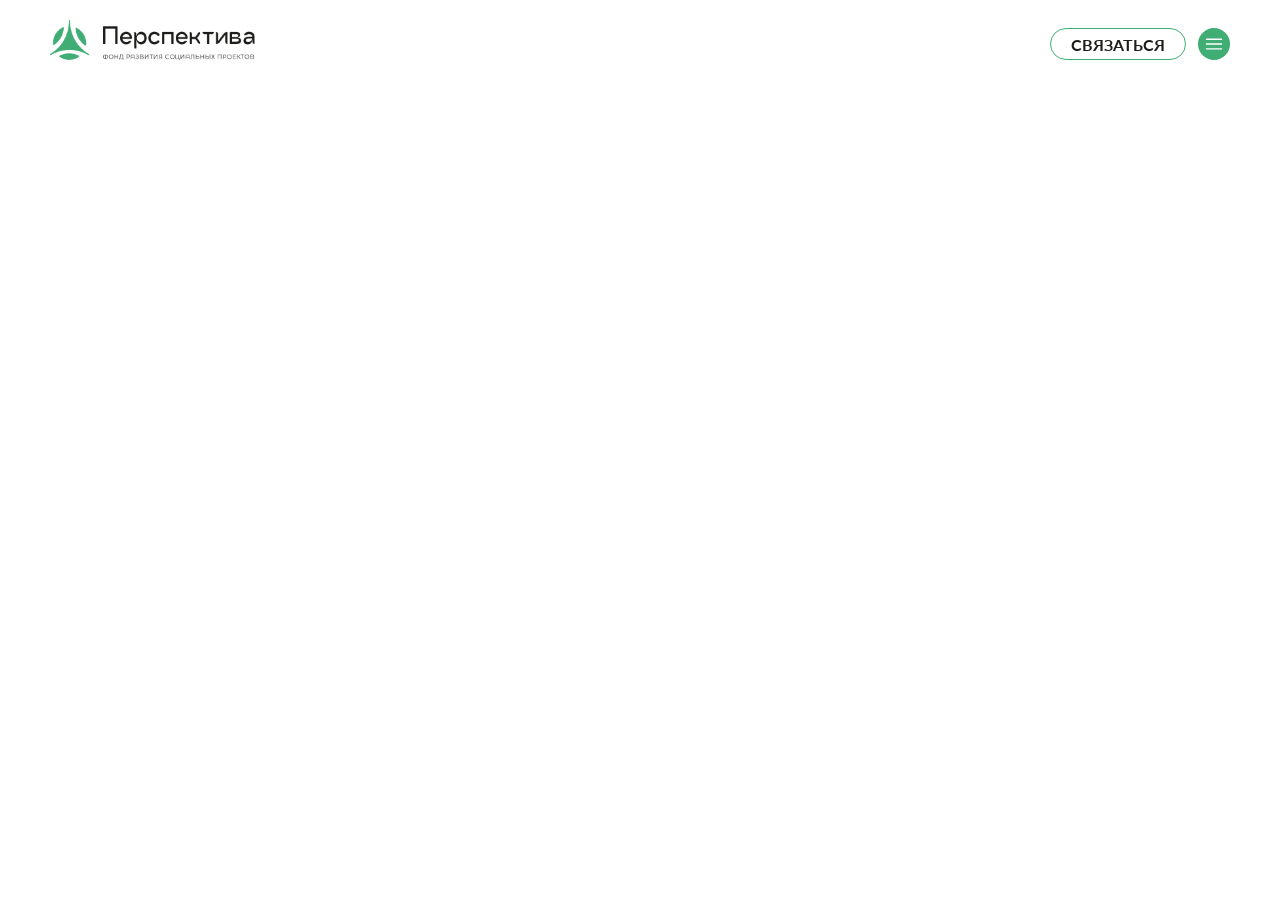
==== document.html @ c93a4712 "41 commit" ====
<!doctype html>
<html lang="en">
  <head>
    <meta charset="UTF-8" />
    <meta name="viewport" content="width=device-width, initial-scale=1.0" />
    <title>Перспектива</title>
    <link rel="stylesheet" href="./document.css" />
    <link rel="icon" href="./icon.png" />
  </head>
  <body>
    <div class="head">
      <img src="./Group 4194.png" alt="icon" class="icon" />

      <div class="header">
        <button class="cvyaz">Cвязаться</button>

        <svg
          xmlns="http://www.w3.org/2000/svg"
          fill="none"
          viewBox="0 0 24 24"
          stroke-width="1.5"
          stroke="currentColor"
          class="size-6"
        >
          <path
            stroke-linecap="round"
            stroke-linejoin="round"
            d="M3.75 6.75h16.5M3.75 12h16.5m-16.5 5.25h16.5"
          />
        </svg>
      </div>
    </div>
  </body>
</html>
---- document.css ----
@import url("https://fonts.googleapis.com/css2?family=Lato:ital,wght@0,100;0,300;0,400;0,700;0,900;1,100;1,300;1,400;1,700;1,900&family=Montserrat:ital,wght@0,100..900;1,100..900&family=Poppins:ital,wght@0,100;0,200;0,300;0,400;0,500;0,600;0,700;0,800;0,900;1,100;1,200;1,300;1,400;1,500;1,600;1,700;1,800;1,900&display=swap");
* {
  margin: 0;
  font-family: "Lato", sans-serif;
}
.head {
  width: 100%;
  height: 60px;
  display: flex;
  align-items: end;
  margin-bottom: 20px;
  justify-content: space-between;
}
.icon {
  width: 205px;
  height: 40px;
  margin-left: 50px;
}
.header {
  width: 180px;
  height: 32px;
  display: flex;
  justify-content: space-between;
  margin-right: 50px;
}
.cvyaz {
  border-radius: 40px;
  background-color: inherit;
  text-transform: uppercase;
  border: 1px solid #40ad74;
  font-size: 16px;
  font-weight: 700;
  color: #1d1d1b;
  letter-spacing: 5%;
  padding: 6px 20px;
}
.size-6 {
  color: #ffffff;
  border-radius: 50%;
  background-color: #40ad74;
  padding: 5px;
}
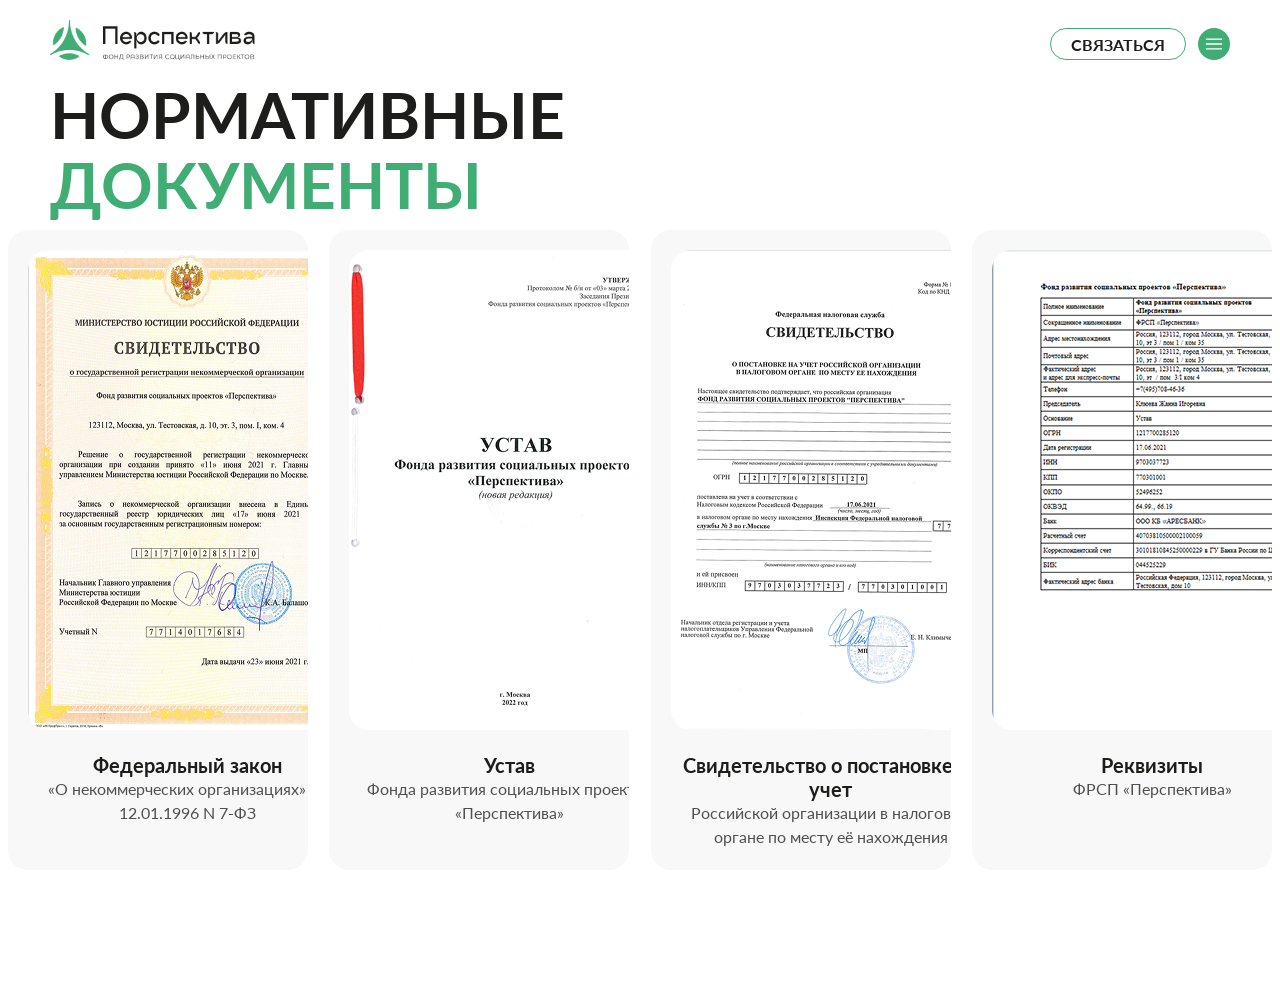
==== commit f60ceb79: "42 commit" ====
--- a/document.html
+++ b/document.html
@@ -30,5 +30,52 @@
         </svg>
       </div>
     </div>
+
+    <p class="h1">
+      НОРМАТИВНЫЕ <br />
+      <b>ДОКУМЕНТЫ</b>
+    </p>
+
+    <div class="documenti">
+      <div class="document">
+        <img src="./Rectangle 336.png" alt="" />
+
+        <div class="texti">
+          <p class="what">Федеральный закон</p>
+          <p class="type">
+            «О некоммерческих организациях» от 12.01.1996 N 7-ФЗ
+          </p>
+        </div>
+      </div>
+
+      <div class="document">
+        <img src="./Rectangle 337.png" alt="" />
+
+        <div class="texti">
+          <p class="what">Устав</p>
+          <p class="type">Фонда развития социальных проектов «Перспектива»</p>
+        </div>
+      </div>
+
+      <div class="document">
+        <img src="./Rectangle 336 (1).png" alt="" />
+
+        <div class="texti">
+          <p class="what">Свидетельство о постановке на учет</p>
+          <p class="type">
+            Российской организации в налоговом органе по месту её нахождения
+          </p>
+        </div>
+      </div>
+
+      <div class="document">
+        <img src="./Rectangle 336 (2).png" alt="" />
+
+        <div class="texti">
+          <p class="what">Реквизиты</p>
+          <p class="type">ФРСП «Перспектива»</p>
+        </div>
+      </div>
+    </div>
   </body>
 </html>
--- a/document.css
+++ b/document.css
@@ -40,3 +40,52 @@
   background-color: #40ad74;
   padding: 5px;
 }
+.h1 {
+  text-transform: uppercase;
+  font-size: 64px;
+  font-weight: 700;
+  line-height: 70px;
+  color: #1d1d1b;
+  margin-top: 10px;
+  margin-bottom: 10px;
+  margin-left: 50px;
+}
+b {
+  color: #40ad74;
+  font-weight: 700;
+}
+.documenti {
+  width: 1265px;
+  height: 664px;
+  display: flex;
+  margin: auto;
+  margin-bottom: 100px;
+  justify-content: space-between;
+}
+.document {
+  width: 260px;
+  padding: 20px;
+  height: 600px;
+  overflow: hidden;
+  border-radius: 20px;
+  background-color: #f8f8f8;
+}
+.texti {
+  width: 320px;
+  height: 80px;
+  margin-top: 20px;
+}
+.what {
+  font-size: 20px;
+  font-weight: 700;
+  color: #1d1d1b;
+  line-height: 24px;
+  text-align: center;
+}
+.type {
+  font-weight: 400;
+  font-size: 16px;
+  line-height: 24px;
+  color: #505050;
+  text-align: center;
+}
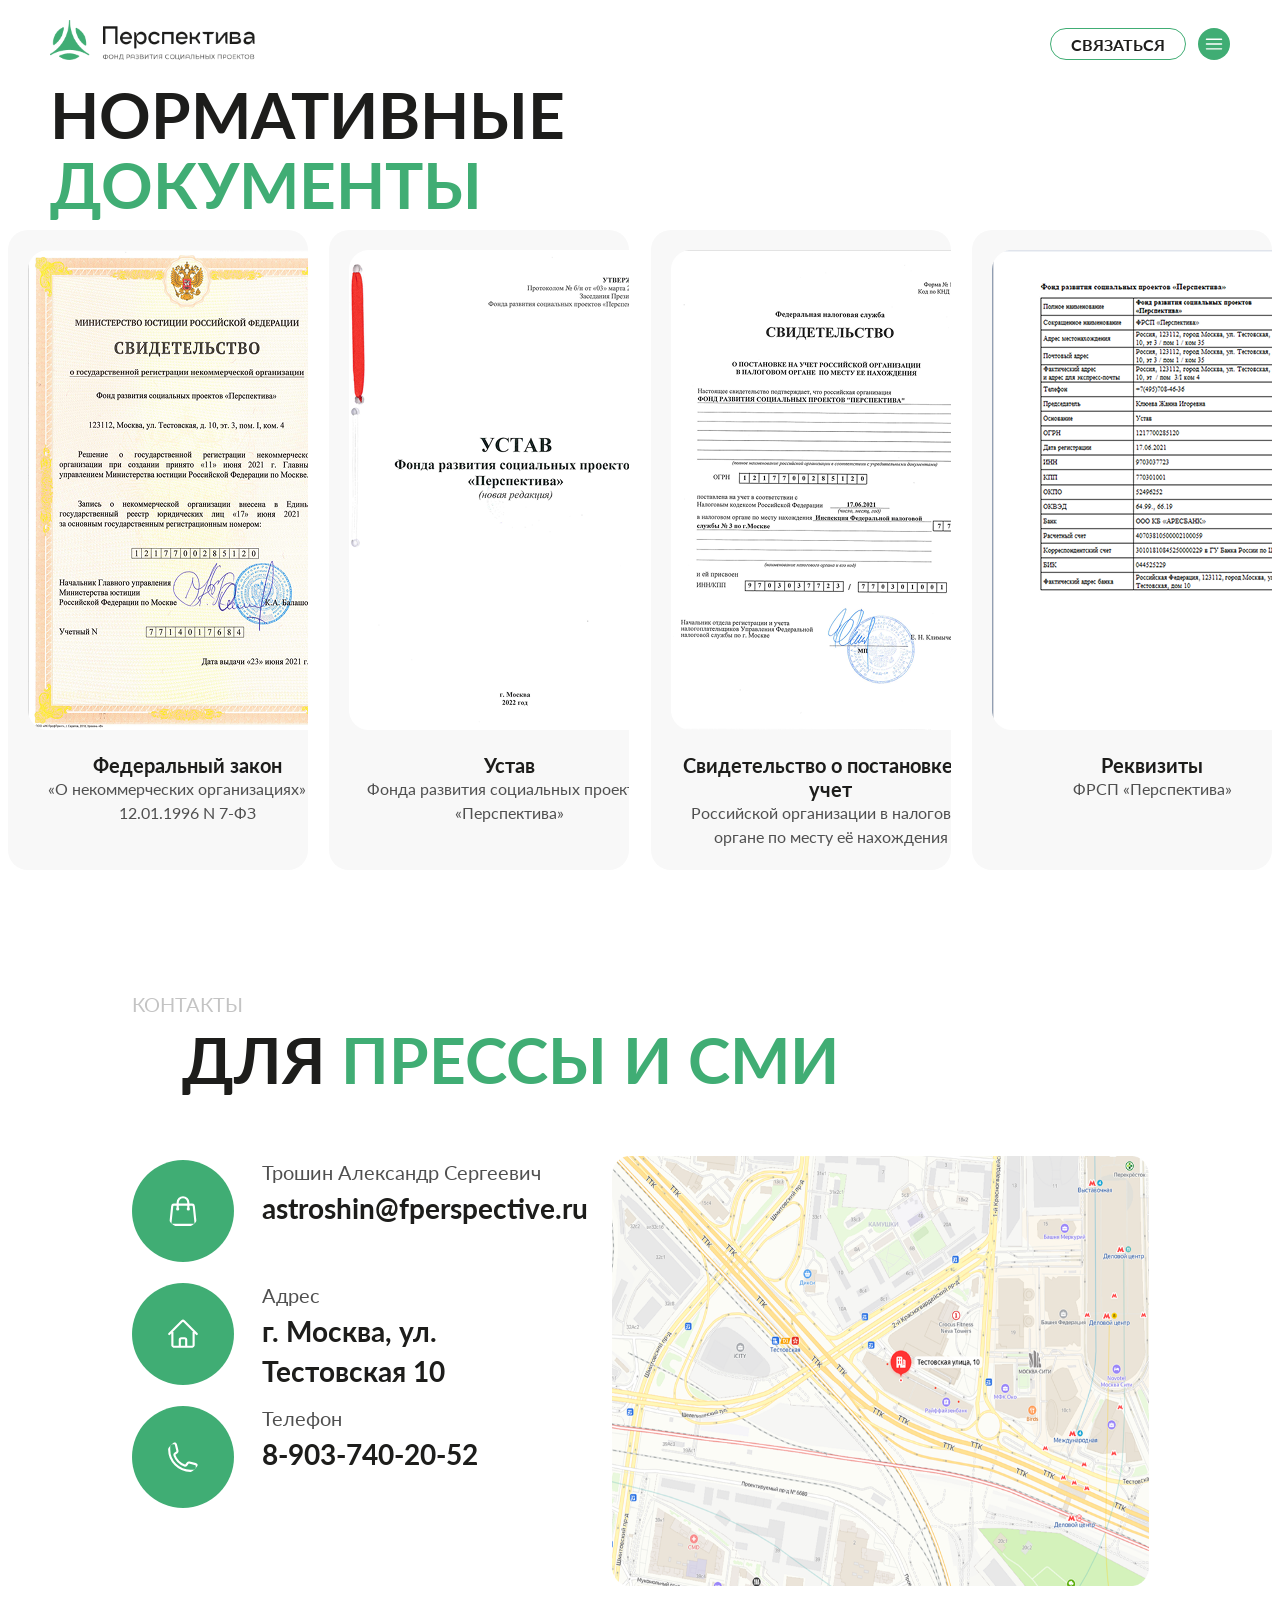
==== commit b4650dc6: "43 commit" ====
--- a/document.html
+++ b/document.html
@@ -77,5 +77,85 @@
         </div>
       </div>
     </div>
+
+    <div class="pressa">
+      <span class="ofonde">кОНТАКТЫ</span>
+      <p class="h1">Для <b>прессы и СМИ</b></p>
+
+      <div class="koordinata">
+        <div class="nomera">
+          <div class="nomer">
+            <svg
+              xmlns="http://www.w3.org/2000/svg"
+              fill="none"
+              viewBox="0 0 24 24"
+              stroke-width="1.5"
+              stroke="currentColor"
+              class="size-3"
+            >
+              <path
+                stroke-linecap="round"
+                stroke-linejoin="round"
+                d="M15.75 10.5V6a3.75 3.75 0 1 0-7.5 0v4.5m11.356-1.993 1.263 12c.07.665-.45 1.243-1.119 1.243H4.25a1.125 1.125 0 0 1-1.12-1.243l1.264-12A1.125 1.125 0 0 1 5.513 7.5h12.974c.576 0 1.059.435 1.119 1.007ZM8.625 10.5a.375.375 0 1 1-.75 0 .375.375 0 0 1 .75 0Zm7.5 0a.375.375 0 1 1-.75 0 .375.375 0 0 1 .75 0Z"
+              />
+            </svg>
+
+            <div class="adress">
+              <span class="imya">Трошин Александр Сергеевич</span>
+              <p class="aderss">astroshin@fperspective.ru</p>
+            </div>
+          </div>
+
+          <div class="nomer four">
+            <svg
+              xmlns="http://www.w3.org/2000/svg"
+              fill="none"
+              viewBox="0 0 24 24"
+              stroke-width="1.5"
+              stroke="currentColor"
+              class="size-3"
+            >
+              <path
+                stroke-linecap="round"
+                stroke-linejoin="round"
+                d="m2.25 12 8.954-8.955c.44-.439 1.152-.439 1.591 0L21.75 12M4.5 9.75v10.125c0 .621.504 1.125 1.125 1.125H9.75v-4.875c0-.621.504-1.125 1.125-1.125h2.25c.621 0 1.125.504 1.125 1.125V21h4.125c.621 0 1.125-.504 1.125-1.125V9.75M8.25 21h8.25"
+              />
+            </svg>
+
+            <div class="adress">
+              <span class="imya">Адрес</span>
+              <p class="aderss">
+                г. Москва, ул. <br />
+                Тестовская 10
+              </p>
+            </div>
+          </div>
+
+          <div class="nomer">
+            <svg
+              xmlns="http://www.w3.org/2000/svg"
+              fill="none"
+              viewBox="0 0 24 24"
+              stroke-width="1.5"
+              stroke="currentColor"
+              class="size-3"
+            >
+              <path
+                stroke-linecap="round"
+                stroke-linejoin="round"
+                d="M2.25 6.75c0 8.284 6.716 15 15 15h2.25a2.25 2.25 0 0 0 2.25-2.25v-1.372c0-.516-.351-.966-.852-1.091l-4.423-1.106c-.44-.11-.902.055-1.173.417l-.97 1.293c-.282.376-.769.542-1.21.38a12.035 12.035 0 0 1-7.143-7.143c-.162-.441.004-.928.38-1.21l1.293-.97c.363-.271.527-.734.417-1.173L6.963 3.102a1.125 1.125 0 0 0-1.091-.852H4.5A2.25 2.25 0 0 0 2.25 4.5v2.25Z"
+              />
+            </svg>
+
+            <div class="adress">
+              <span class="imya">Телефон</span>
+              <p class="aderss">8-903-740-20-52</p>
+            </div>
+          </div>
+        </div>
+
+        <img src="./Rectangle 5 (1).png" alt="" class="map" />
+      </div>
+    </div>
   </body>
 </html>
--- a/document.css
+++ b/document.css
@@ -89,3 +89,80 @@
   color: #505050;
   text-align: center;
 }
+.pressa {
+  width: 1017px;
+  height: 650px;
+  margin: auto;
+  margin-top: 100px;
+}
+.koordinata {
+  width: 1017px;
+  height: 430px;
+  margin: 61px 0px;
+  display: flex;
+}
+.nomera {
+  width: 480px;
+  height: 356px;
+  display: flex;
+  flex-direction: column;
+}
+.nomer {
+  width: 480px;
+  height: 110px;
+  display: flex;
+  align-items: center;
+  justify-content: space-between;
+}
+.size-3 {
+  width: 34px;
+  height: 34px;
+  color: #ffffff;
+  background-color: #40ad74;
+  border-radius: 50%;
+  padding: 34px;
+}
+.adress {
+  width: 350px;
+  height: 110px;
+}
+.imya {
+  font-weight: 400;
+  font-size: 20px;
+  line-height: 32px;
+  color: #505050;
+}
+.aderss {
+  font-weight: 700;
+  font-size: 28px;
+  line-height: 40px;
+  color: #1d1d1b;
+}
+.four {
+  margin: 13px 0px;
+}
+.map {
+  width: 537px;
+  height: 430px;
+}
+.ofonde {
+  font-size: 20px;
+  font-weight: 400;
+  letter-spacing: 60%;
+  line-height: 100%;
+  color: #c4c4c4;
+  text-transform: uppercase;
+}
+.h1 {
+  text-transform: uppercase;
+  font-size: 64px;
+  font-weight: 700;
+  line-height: 70px;
+  color: #1d1d1b;
+  margin-top: 10px;
+  margin-bottom: 10px;
+}
+b {
+  color: #40ad74;
+  font-weight: 700;
+}
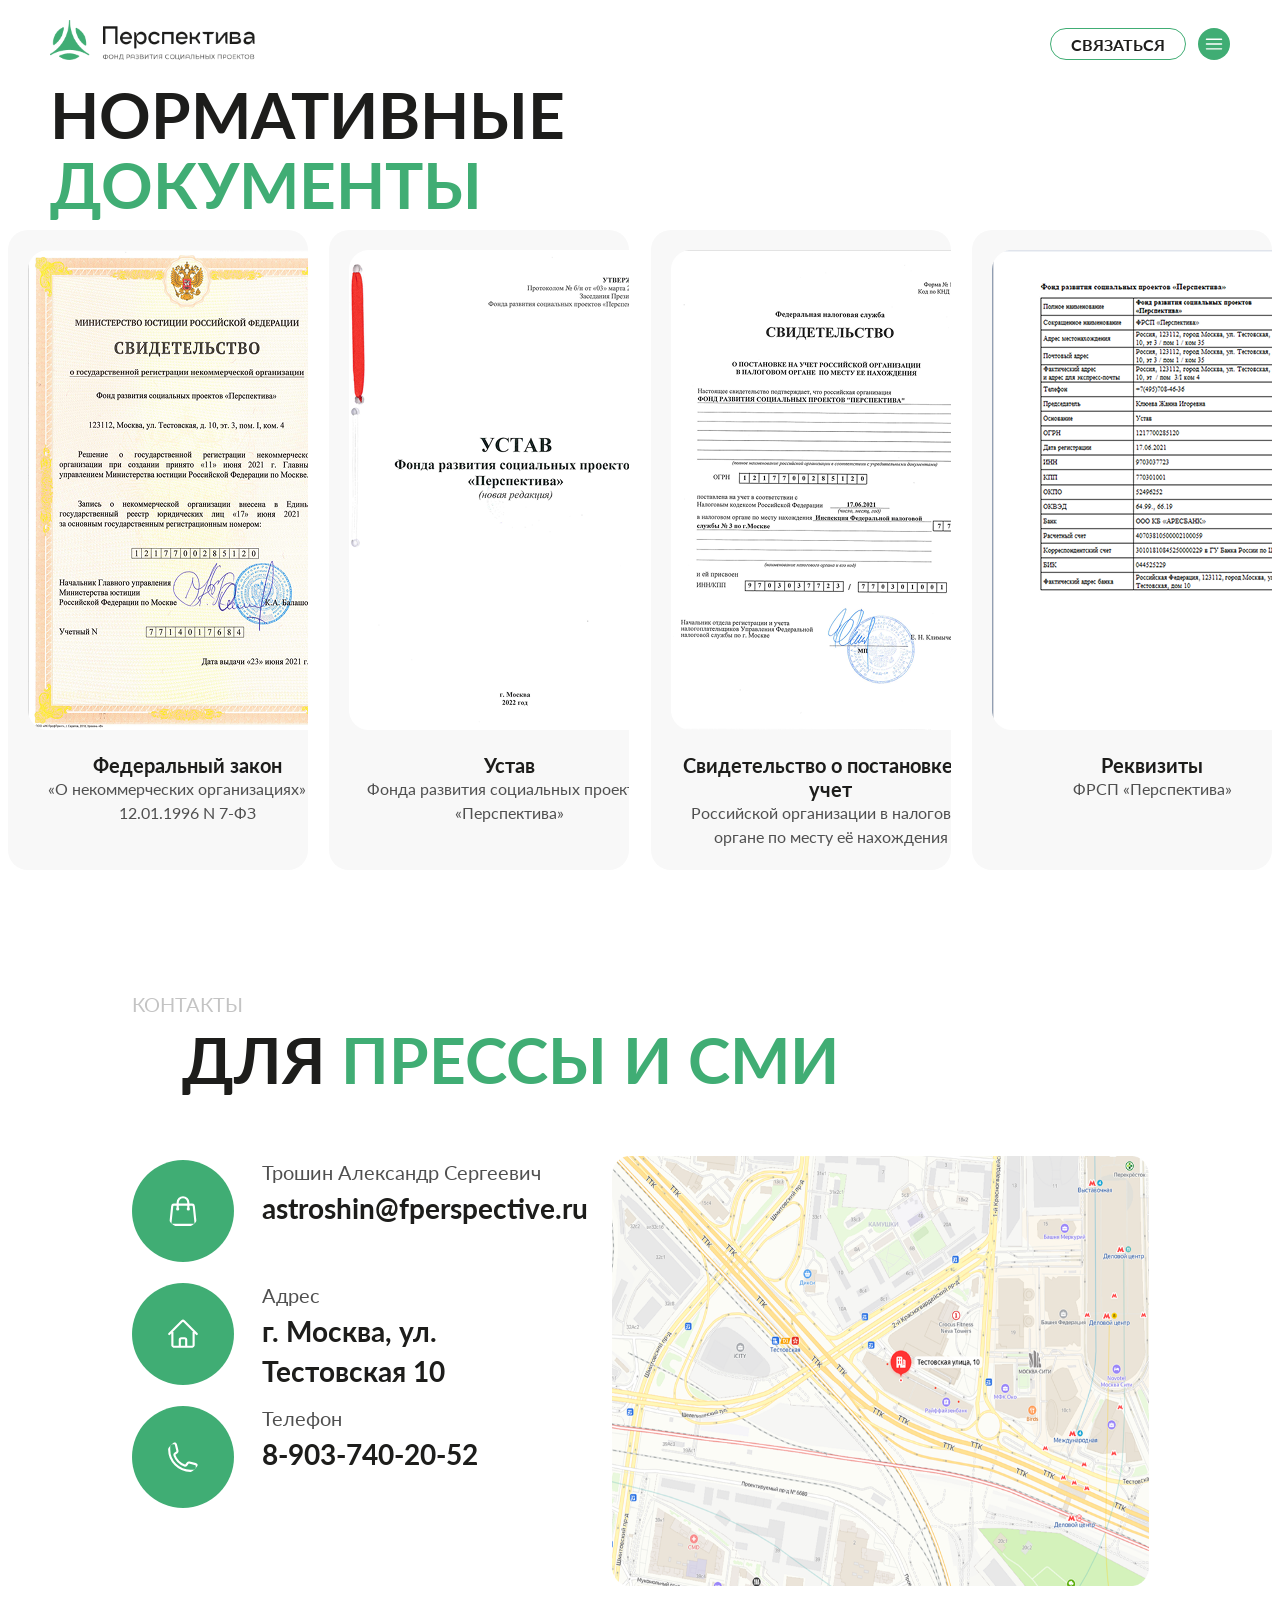
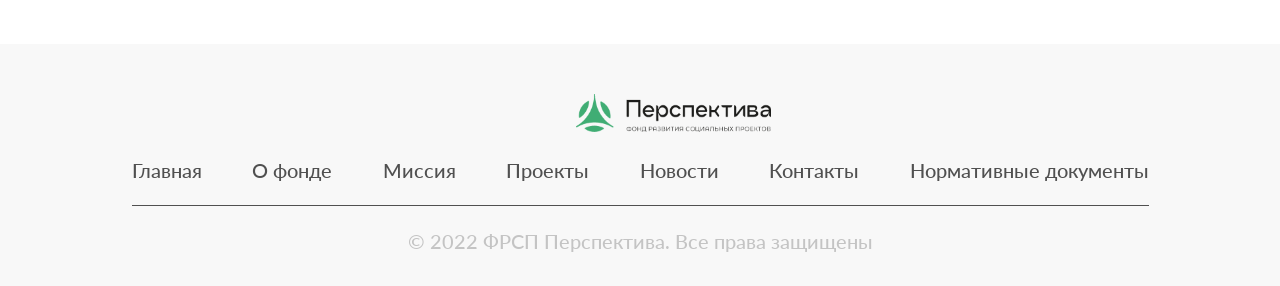
==== commit 78289a92: "44 commit" ====
--- a/document.html
+++ b/document.html
@@ -157,5 +157,21 @@
         <img src="./Rectangle 5 (1).png" alt="" class="map" />
       </div>
     </div>
+
+    <div class="end">
+      <img src="./logo full.png" alt="" class="logo_full" />
+
+      <div class="sslki">
+        <a href="./index.html">Главная</a>
+        <a href="./fond.html">О фонде</a>
+        <a href="./mission.html">Миссия</a>
+        <a href="./Project.html">Проекты</a>
+        <a href="./news.html">Новости</a>
+        <a href="./kontakti.html">Контакты</a>
+        <a href="./document.html">Нормативные документы</a>
+      </div>
+
+      <p class="konec">© 2022 ФРСП Перспектива. Все права защищены</p>
+    </div>
   </body>
 </html>
--- a/document.css
+++ b/document.css
@@ -166,3 +166,38 @@
   color: #40ad74;
   font-weight: 700;
 }
+.end {
+  width: 100%;
+  height: 142px;
+  padding: 50px 0px;
+  background-color: #f8f8f8;
+}
+.logo_full {
+  width: 195px;
+  margin-left: 45%;
+}
+.sslki {
+  width: 1017px;
+  height: 50px;
+  display: flex;
+  margin: auto;
+  margin-top: 20px;
+  align-items: flex-start;
+  justify-content: space-between;
+  border-bottom: 1px solid #505050;
+}
+a {
+  font-size: 20px;
+  color: #505050;
+  font-weight: 500;
+  line-height: 30px;
+  text-decoration: none;
+}
+.konec {
+  font-weight: 500;
+  font-size: 20px;
+  line-height: 30px;
+  text-align: center;
+  color: #c4c4c4;
+  margin: 20px 0px;
+}
